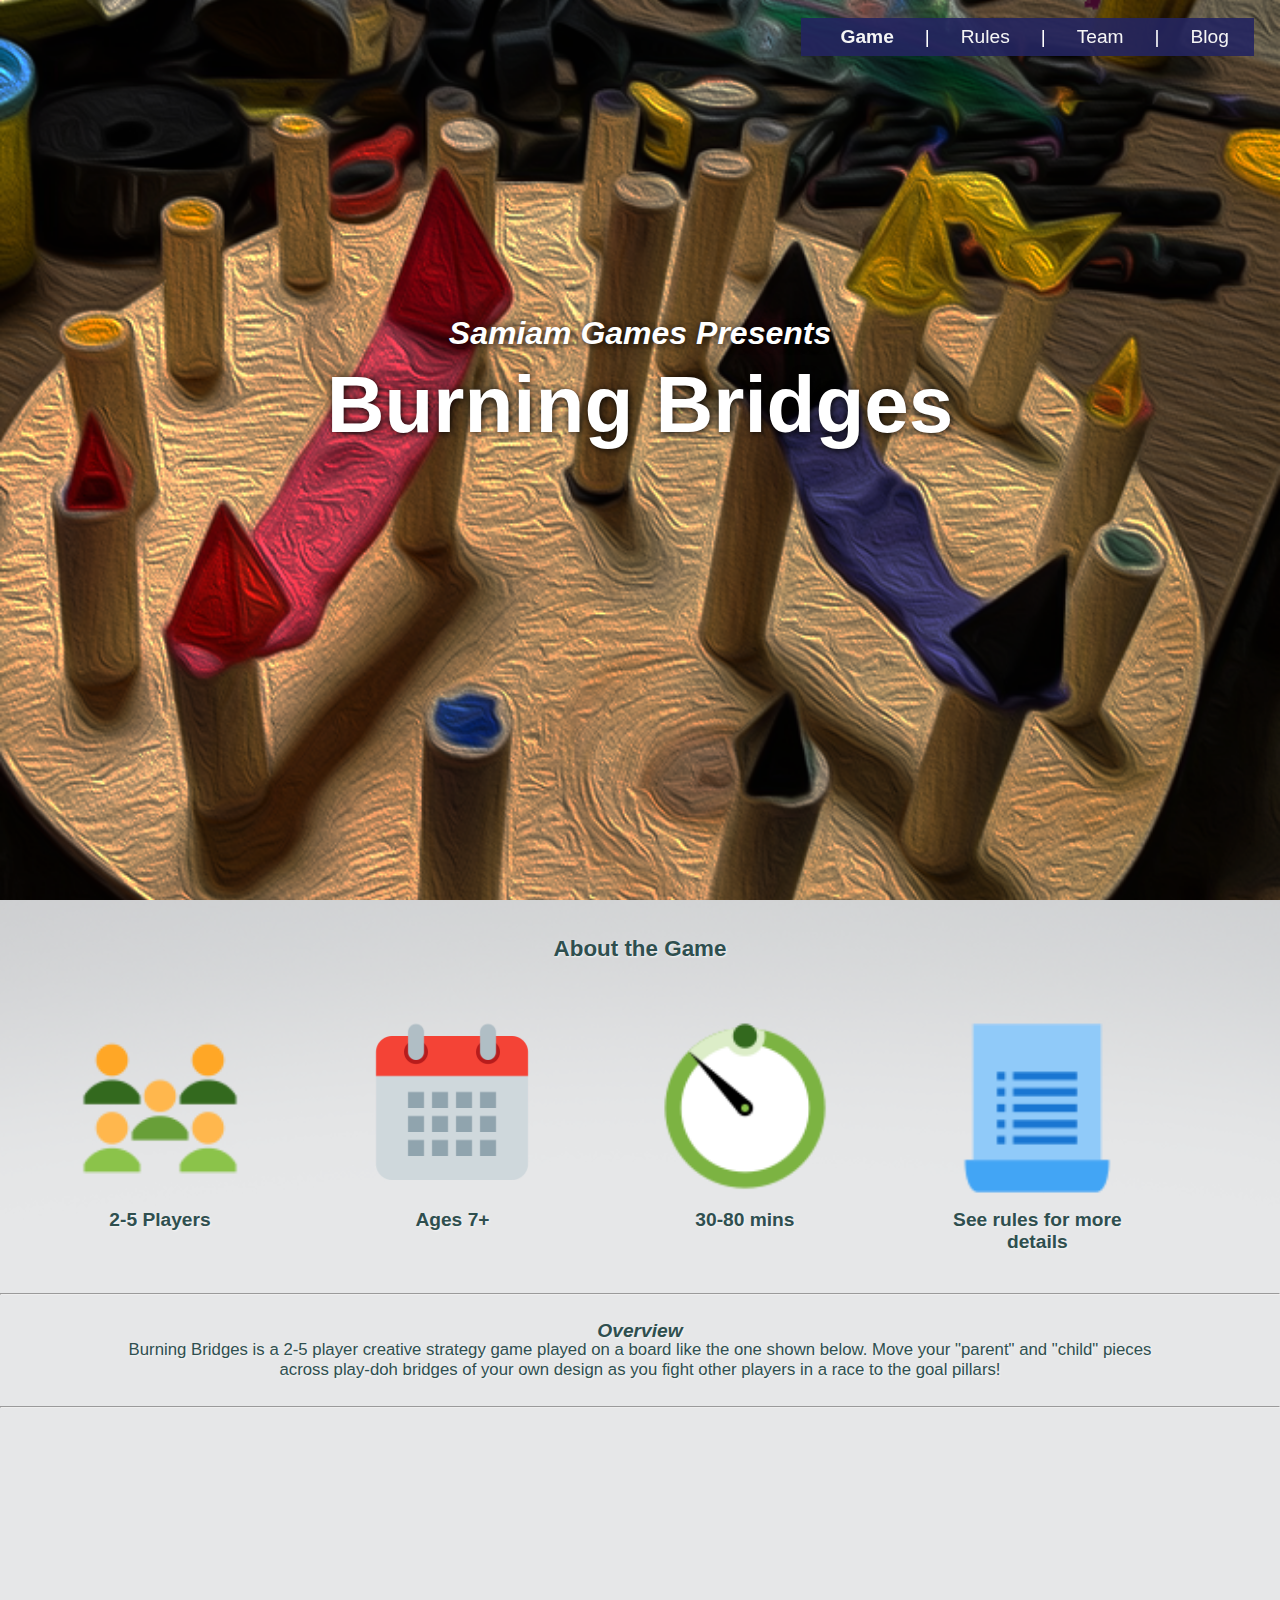
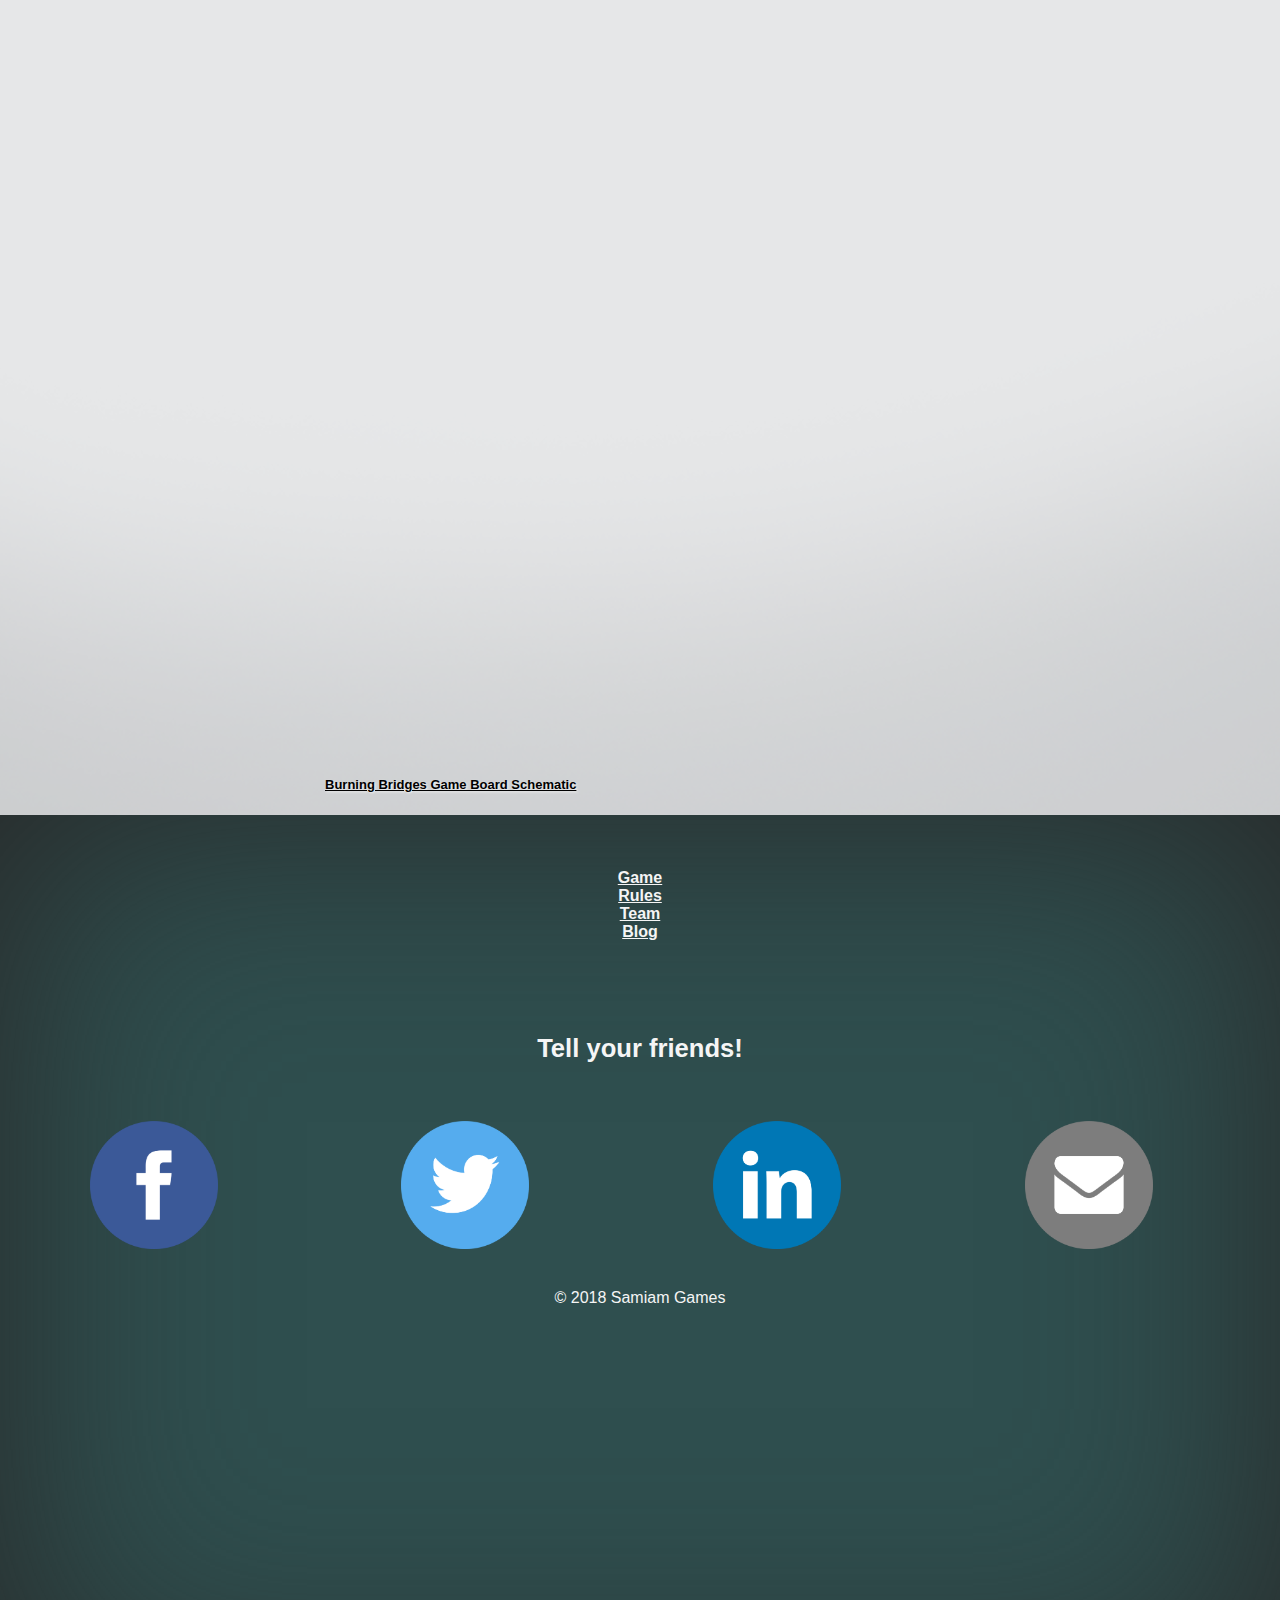
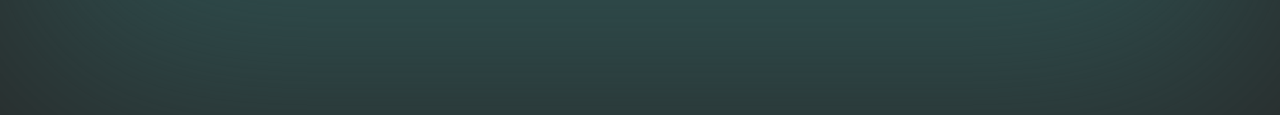
==== index.html @ f5864d9c "site" ====
<!DOCTYPE html>

<html>
    <head>
        <title>Samiam Games</title>
        <link rel="icon" href="favicon.png" type="image/png" />

        <link rel="shortcut icon" href="favicon.ico" type="image/x-icon">   
        <!--  Custom Stylesheets  -->
            <!--  VERSION NUMBER MUST BE INCREMENTED ON UPDATE -->
        <link rel="stylesheet" type="text/css" href="./css/main.css">
            <!-- /Custom Stylesheets -->
        <meta name="viewport" content="width=device-width,initial-scale=1,maximum-scale=1,user-scalable=no" />        
    </head>
    <body>
        <div>
            <div id="cover" class="section cover">
                <div class="nav">
                    <ul>
                        <li class="nav-item active"><a href="./">Game</a></li>
                        <li class="nav-item">|</li>
                        <li class="nav-item"><a href="./rules.pdf">Rules</a></li>
                        <li class="nav-item">|</li>
                        <li class="nav-item"><a href="./team/">Team</a></li>
                        <li class="nav-item">|</li>
                        <li class="nav-item"><a href="./blog/">Blog</a></li>
                    </ul>
                </div>
                <h1 class="title">Burning Bridges</h1>
                <h1 class="subtitle">Samiam Games Presents</h1>
                <!-- <a href="#stats" class="button-link"><button class="button cover-button cover-button-left">Learn More</button></a> -->
                <!-- <a href="#event" class="button-link"><button class="button cover-button cover-button-right">Find an Event</button></a> -->
            </div>
            <div id="stats" class="section section-light">
                <br>
                <h5 class="big">About the Game</h5>
                <br>
                <div class="goal stat-tile">
                    <img class="stat-img" src="images/connect.png">
                    <h5 class="desc">2-5 Players</h5>
                </div>
                <div class="goal stat-tile">
                    <img class="stat-img" src="images/event.png">
                    <h5 class="desc">Ages 7+</h5>
                </div>
                <div class="goal stat-tile">
                    <img class="stat-img" src="images/time.png">
                    <h5 class="desc">30-80 mins</h5>
                </div>
                <div class="goal stat-tile">
                    <img class="stat-img" src="images/rules.png">
                    <h5 class="">See rules for more details</h5>
                </div>
                <br>
                <hr>
                <br>
                <div class="faq-q">
                    Overview
                </div>
                <div class="faq">
                    Burning Bridges is a 2-5 player creative strategy game played on a board like the one shown below. Move your "parent" and "child" pieces across play-doh bridges of your own design as you fight other players in a race to the goal pillars!
                </div>
                <br>
                <hr>
                <br>

                <iframe class="iframe sketchfab-embed-wrapper" src="https://docs.google.com/presentation/d/1slnxfj4WBLqJfFvYPrUQf9FORS4l82eD2c6Hujd1YSM/embed?start=true&amp;loop=true&amp;delayms=3000&amp;slide=id.p" frameborder="0" allowfullscreen="allowfullscreen" mozallowfullscreen="true" webkitallowfullscreen="true" class="project-slideshow"></iframe>
                <br>
                <br>
                <br>
                <div class="sketchfab-embed-wrapper"><iframe width="640" height="480" src="https://sketchfab.com/models/a02af2ee84724e71a2953d2d2d0c015e/embed?autospin=0.2&amp;autostart=1&amp;preload=1" frameborder="0" allow="autoplay; fullscreen; vr" mozallowfullscreen="true" webkitallowfullscreen="true"></iframe>
                    <p style="font-size: 13px; font-weight: normal; margin: 5px; color: #4A4A4A;">
                        <a href="https://sketchfab.com/models/a02af2ee84724e71a2953d2d2d0c015e?utm_medium=embed&utm_source=website&utm_campaign=share-popup" target="_blank" style="font-weight: bold; color: black;">Burning Bridges Game Board Schematic</a>
                    </p>
                </div>
                <!-- Reviews  -->
                <!-- <br>
                <h5 class="big">What People are Saying about Burning Bridges</h5>
                <br>
                <div class="goal stat-tile">
                    <img class="goals-img" src="images/review1.png">
                    <h5 class="desc"> Players each play as a Mafioso family vying against one another to make it back home. With the ability to literally build bridges, burn them down, and hold other player's family members hostage, the game forces players to carefully tiptoe back home, stepping on a couple of enemies' toes on the way home.</h5>
                </div>
                <div class="goal stat-tile">
                    <img class="goals-img" src="images/review2.png">
                    <h5 class="desc">Ages 7+</h5>
                </div>
                <div class="goal stat-tile">
                    <img class="goals-img" src="images/review3.png">
                    <h5 class="desc">30-80 mins</h5>
                </div>
                <div class="goal stat-tile">
                    <img class="goals-img" src="images/review4.png">
                    <h5 class="">See rules for more details</h5>
                </div>
                <br>
                <hr>
                <br> -->
            </div>

        </div>
        <div class="section section-dark">

            <br>
            <br>
            <a href="./"><h5 class="footer-link">Game</h5></a>
            <a href="./rules.pdf"><h5 class="footer-link">Rules</h5></a>
            <a href="./team/"><h5 class="footer-link">Team</h5></a>
            <a href="./blog/"><h5 class="footer-link">Blog</h5></a>
            <br>
            <br>
            <br>
            <br>
            <h2 class="call-to-action-media">Tell your friends!</h2>
            <br>
            <br>
            <a class="button-link" href="https://www.facebook.com/sharer/sharer.php?u=https%3A//samiamgames.github.io">
                <img class="social-button" src="./images/facebook.png">
            </a>
            <a class="button-link" href="https://twitter.com/home?status=https%3A//hackforvenezuela.org">
                <img class="social-button" src="./images/twitter.png">
            </a>
            <a class="button-link" href="https://www.linkedin.com/shareArticle?mini=true&url=https%3A//samiamgames.github.io&title=Burning%20Bridges&summary=&source=">
                <img class="social-button" src="./images/linkedin.png">
            </a>
            <a class="button-link" href="mailto:?&subject=Check out this event I just found!&body=It's%20a%board%game%with%20for%play-doh%3A%0A%0Ahttps%3A//samiamgames.github.io">
                <img class="social-button" src="./images/email.png">
            </a>
            <br>
            <br>
            <br>
            <div class="stat-desc">&copy; 2018 Samiam Games</div>
        </div>
    </body>
</html>
---- css/main.css ----
/* BASIC LAYOUT*/
body {
    width: 100vw;
    margin: 0px !important;
    overflow-x: hidden;
    overflow-y: scroll;
    font-family: -apple-system, BlinkMacSystemFont, 'Segoe UI', Roboto, Oxygen, Ubuntu, Cantarell, 'Open Sans', 'Helvetica Neue', sans-serif;
}


/* Panel Sizing */
.section {
    display: block;
    position: aboslute;
    min-height: 96vh;
    width: 100vw;
    margin: 0px;

    padding-top: 2vh;
    padding-bottom: 2vh;

    text-shadow: 1px 1px 2px whitesmoke;
    color: darkslategrey;
    background-color: whitesmoke;
}

.section-dark {
    color: whitesmoke;
    background-color: darkslategrey;
    box-shadow: inset 0px 0px 50vh rgb(40, 40, 40);
    text-shadow: none;
}

.section-light {
    background-color: lightgrey;
    background-image: url("../images/bg-grey.png");
    background-size: cover;
    background-position: center;
}

.cover {
    background-image: url("../images/blur.png");
    background-size: cover;
    
    background-position: center;
}

.title {
    display: block;
    position: absolute;
    font-size: calc(5em);
    color: white;
    text-shadow: 1px 1px 8px black;
    text-align: center;
    width: 100vw;
    height: 10vh;
    line-height: 10vh;
    margin-top: 38vh;
    margin-right: auto;
    margin-left: auto;
}
.subtitle {
    display: block;
    position: absolute;
    font-size: calc(2em);
    color: white;
    text-shadow: 1px 1px 8px black;
    text-align: center;
    width: 100vw;
    height: 10vh;
    line-height: 10vh;
    margin-top: 30vh;
    margin-right: auto;
    margin-left: auto;
    font-style: italic;
}

.sketchfab-embed-wrapper {
    display: block;
    width: 640px;
    margin-left: auto;
    margin-right: auto;
}

.iframe {
    height: 400px;
}

.manifesto {
    position: fixed;
    /* top: 15vh; */
    width: 99vw;
    height: 100vh;
    border: none;
}

.button {
    display: absolute;
    background-color: rgba(35, 37, 95, 0.8);
    border: solid 2px white;
    border-radius: 10px;
    color: #ded05b;
    width: 25vw;
    font-size: calc(1.5vh + 1.5vw);
}

.cover-button {
    margin-top: 55vh;
    height: 8vh;
    margin-left: 18vw;

}

.goals {
    list-style-type: none;
}

.goals li {
    font-weight: normal;
}

.goal-tile {
    display: inline-block;
    width: 15vw;
    margin: 2.5vw;
    overflow: hidden;
    margin-left: 5vw; 
}

.sponsors {
    text-align: center;
}

.faq-q {
    font-weight: bold;
    text-align: center;
    /* margin-bottom: -10px; */
    font-size: 1.2em;
    line-height: 1em;
    font-style: italic;
    padding-left: 10vw;
    padding-right: 10vw;
}

.faq {
    /* padding: 1vw; */
    display: block;
    text-align: center;
    position: relative;
    font-size: 1.05em; 
    padding-left: 10vw;
    padding-right: 10vw;
}

.faq a {
    color: #303772;
}

.goal {
    text-align: center;
    position: relative;
    display: inline-block;
    font-size: 1.2em; 
    vertical-align: text-top;
}

.goals-img {
    display: inline-block;
    height: 2em;
    width: 2em;
    vertical-align: text-top;
}

.sponsor-img {
    display: inline-block;
    height: 3em;
    width: 3em;
}

@media screen and (orientation: portrait) {

    .title {
        font-size: 2.5em;
    }

    .button {
        width: 40vw;
    }

    .cover-button {
        height: 6vh;
        margin-left: 6vw;
    }

}

.button-link {
    text-decoration: none;
}

/* Panel 2 */

.stat-tile {
    display: inline-block;
    width: 15vw;
    margin: 2.5vw;
    overflow: visible;
    margin-left: 5vw; 
    vertical-align: text-top;
}

.stat {
    text-align: center;
    position: relative;
    display: inline-block;
    color: red;
    font-size: 1.2em; 
}

.stat-img {
    width: 15vw;
    height: 15vw;
    /* margin-left: 2.5vw; */
}

.call-to-action {
    text-align: center;
    display: inline-block;
    color: rgb(100, 170, 0);
    font-size: 1.2em; 
}


.call-to-action-media {
    display: block;
    text-align: center;
    width: 90vw;
    margin-left: auto;
    margin-right: auto;
    /* color: blue; */
    font-size: 1.6em; 
}

h5, .stat-desc {
    width: 100%;
    display: block;
    margin: 0px;
    /* width: 90vw; */
    font-size: 1em; 
    /* margin-left: auto; */
    /* margin-right: auto; */
    text-align: center;
    /* color: whitesmoke; */
}


.big {
    font-size: 1.4em;
}

a {
    color: whitesmoke;
}



/* Marquee */
.wordle {
    display: block;
    max-width: 1400px;
    margin-left: auto;
    margin-right: auto;
    font-weight: bold;
    width: 95vw
}

.wordle-item {
    margin-left: 2vw;
    margin-right: 2vw;
    font-size: calc(1.4vh + 1.4vw);
}

.t-blue {
    color: blue;
}

.t-yellow {
    color: rgb(156, 156, 0);
}

.t-red {
    color: red;
}

.event-img {
    display: block;
    width: 50%;
    margin-left: auto;
    margin-right: auto;
    border-radius: 10px;
}

.social-button {
    display: inline-block;
    width: 10vw;
    margin-left: 7vw;
    margin-right: 7vw;
}

h1 {
    font-size: 2.5em;
    margin-left: 2vw;
}

.list {
    font-weight: bold;
    /* text-shadow: 1px 1px 2px black; */
    font-size: 1.6em;
    margin-left: 2vw;
    line-height: 2.1em;
}

.list hr {
    margin-left: 10vw;
    margin-right: 20vw;
}

.register-button {
    background-color: #303772;
    border: solid 3px #303772;
    /* box-shadow: 0px 0px 100px #303772 inset; */
    border-radius: 10px;
    display: block;
    width: 40%;
    height: 10vh;
    line-height: 10vh;
    font-size: 1.6em;
    text-align: center;
    margin-top: 5vh;
    margin-left: auto;
    margin-right: auto;
    color: white;
    text-shadow: none;
}

.nav {
    position: fixed;
    top: 2vh;
    right: 2vw;
    display: inline-block;
    font-size: 1.2em;
    background-color: rgba(35, 37, 95, 0.9);
    line-height: 0em;
    z-index: 10;
}

.nav li {
    padding-top: 0px;
}

.nav-item {
    margin-top: 0px;
    color: white;
    display: inline-block;
    text-shadow: none;
    margin-right: 2vw;
}

.nav-item a {
    text-decoration: none;
}

.active {
    font-weight: bold;
}


.footer-link{
    font-size: (1vh + 1vw);
}

@media screen and (orientation: portrait) {

    .stat-tile {
        width: 40vw;
        margin-left: 5vw;
        /* min-height: 61vw; */
    }

    .stat-img {
        width: 40vw;
        height: 40vw;
    }

    .stat-desc {
        font-size: 0.8em;
    }

    .social-button {
        display: inline-block;
        width: 14vw;
        margin-left: 5vw;
        margin-right: 5vw;
    }

    .event-img {
        width: 75%;
        margin-top: 5vh;
    }

    h1 {
        font-size: 1.5em;
    }

    .list {
        font-size: 1.2em;
    }

    .register-button {
        margin-top: 10vh;
        width: 80%;
        font-size: 1.5em;
    }

}
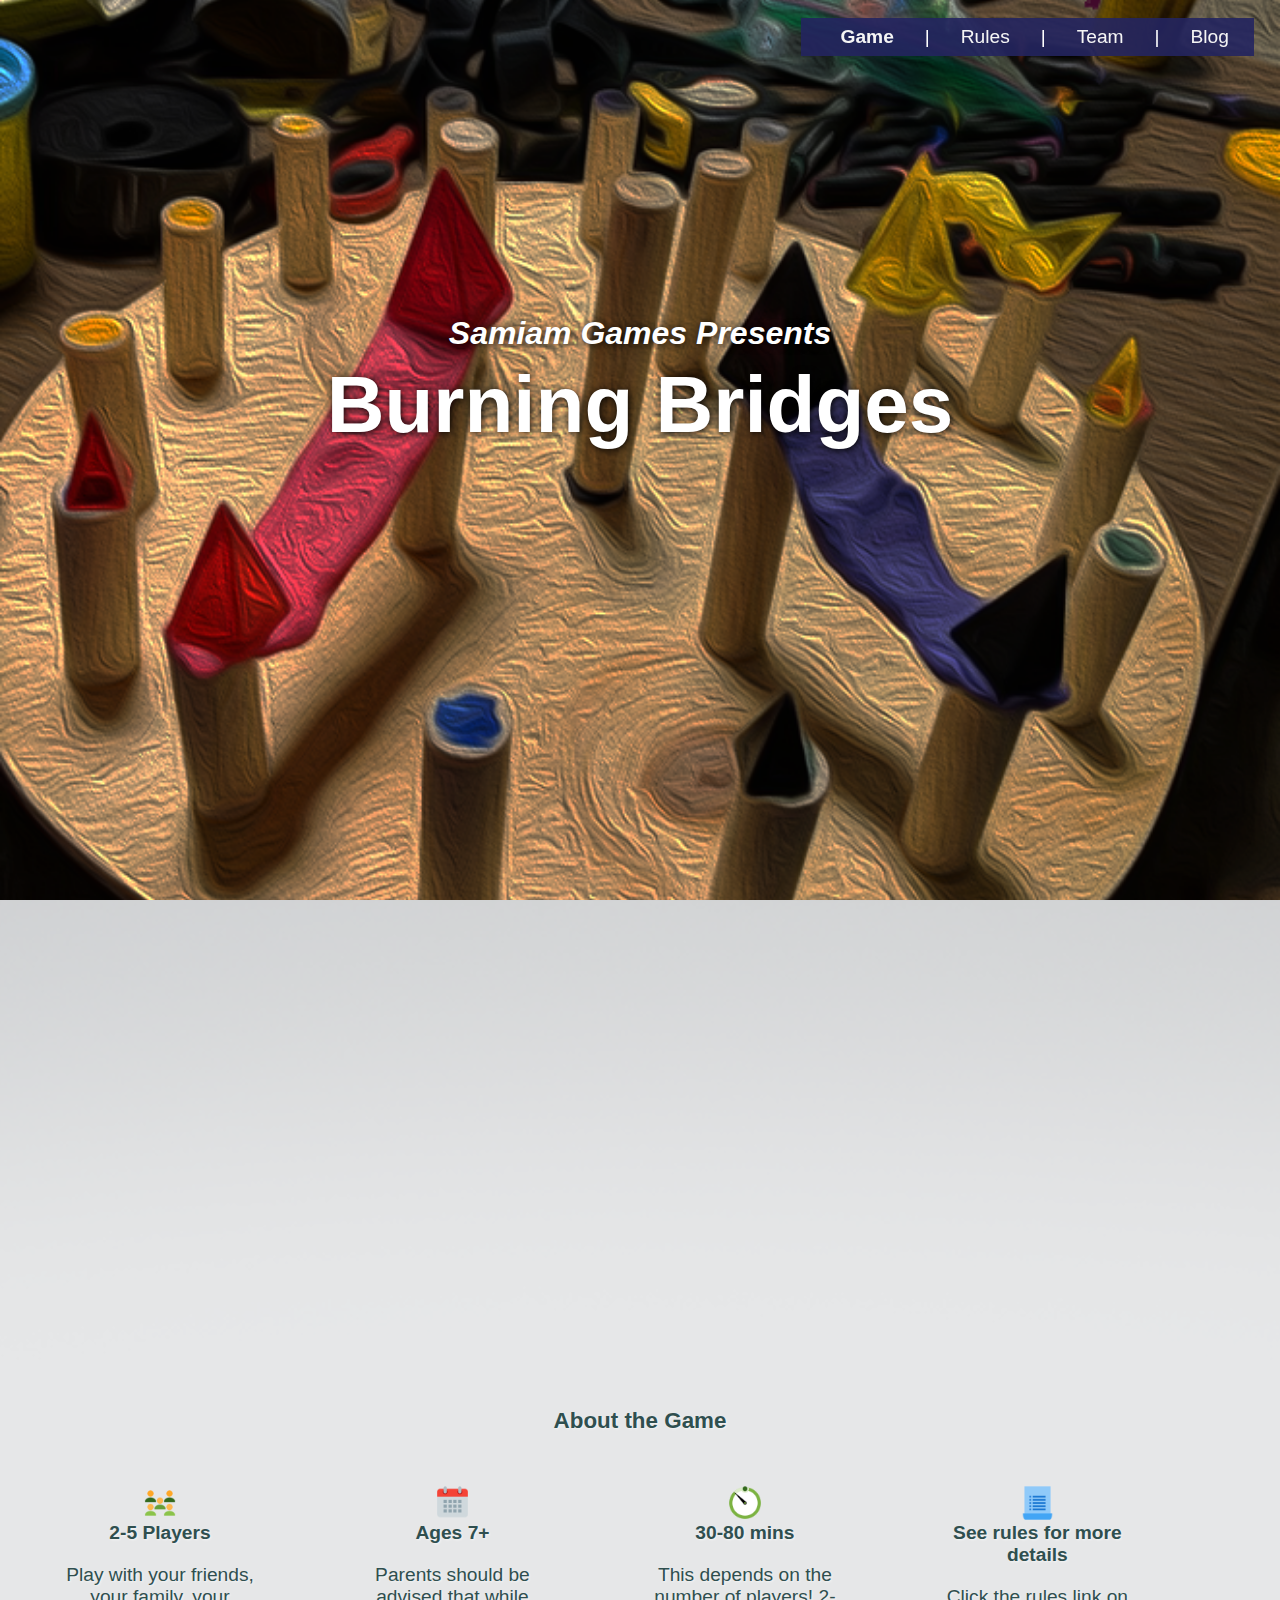
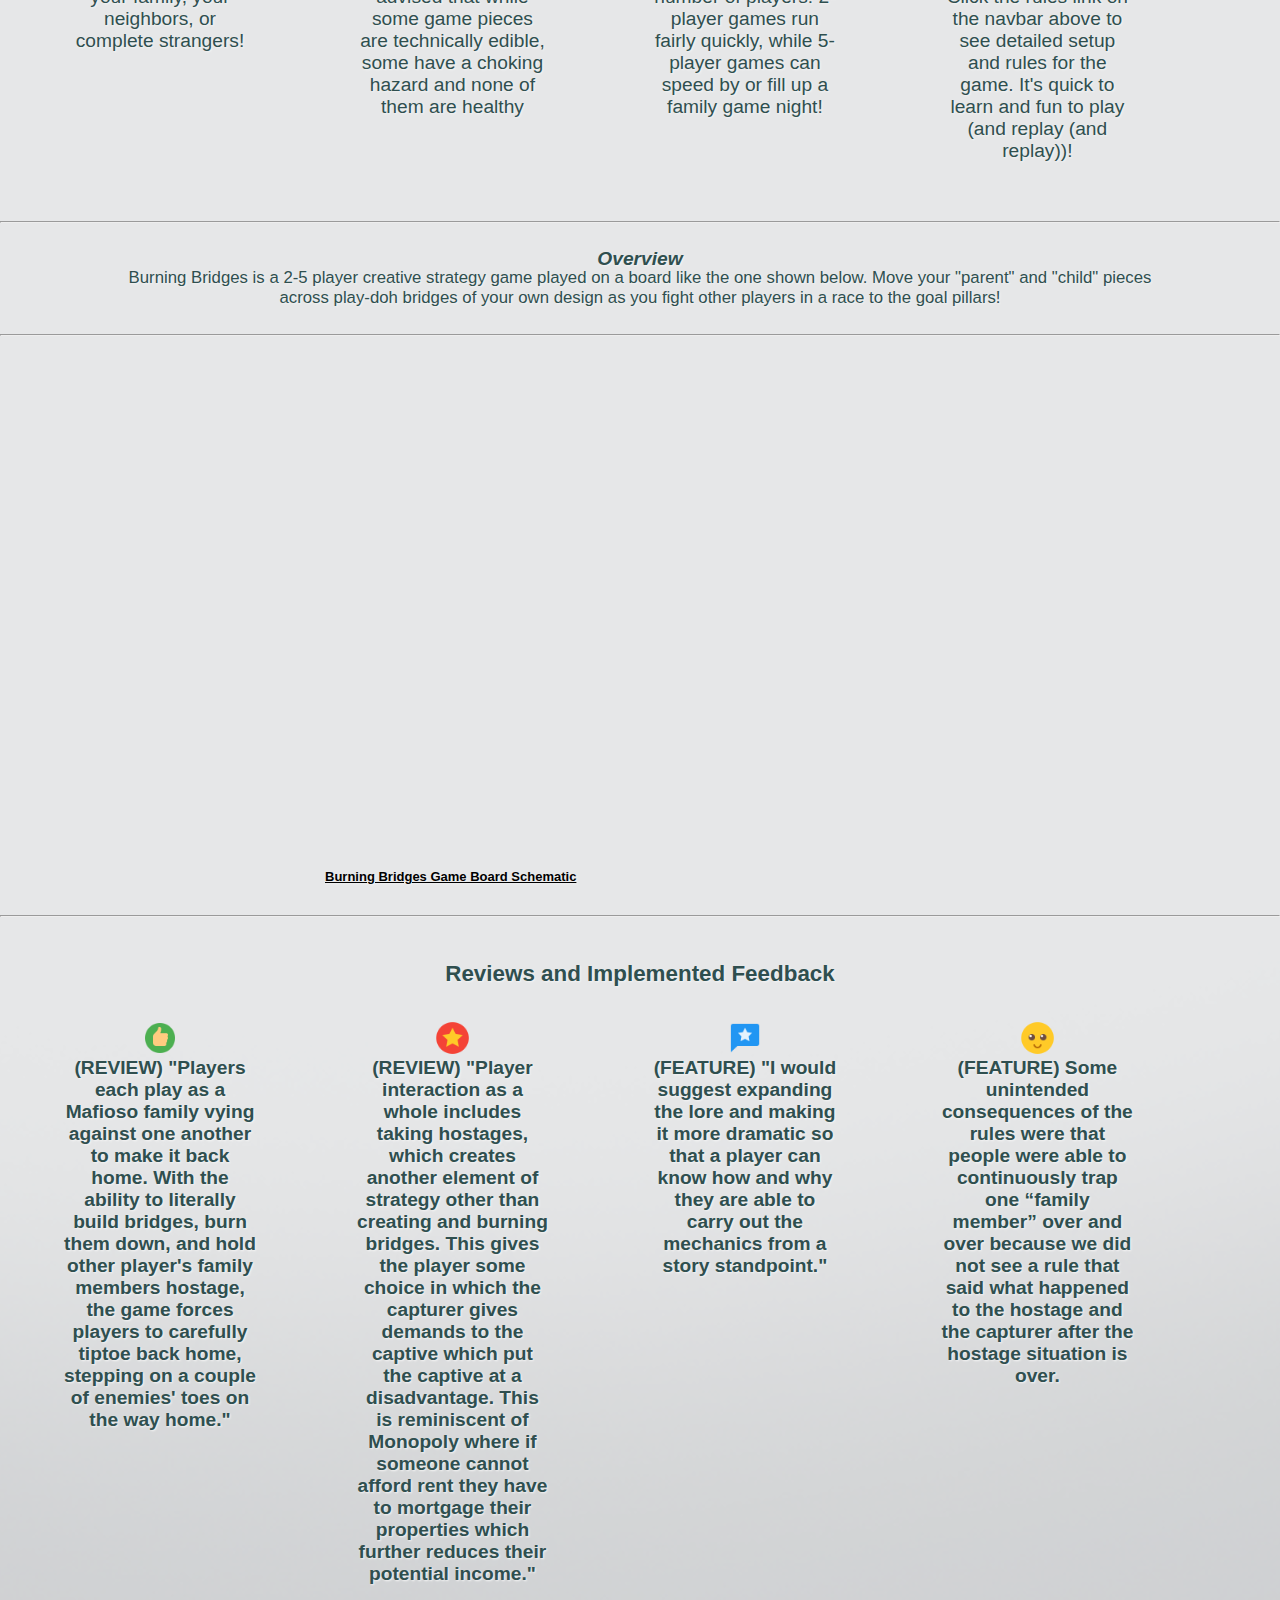
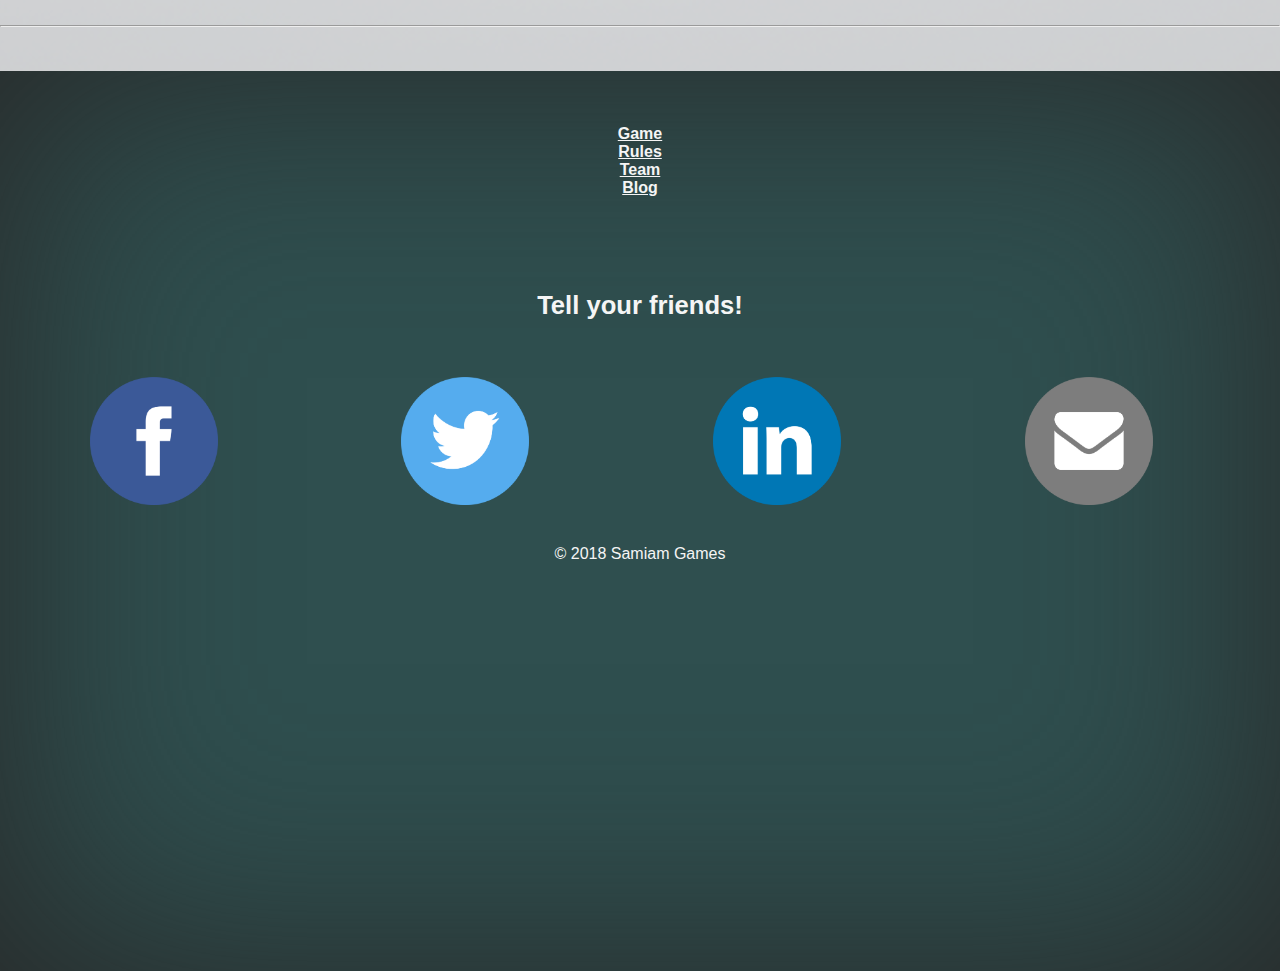
==== commit 44a30b1f: "reviews and improved formatting" ====
--- a/index.html
+++ b/index.html
@@ -33,23 +33,32 @@
             </div>
             <div id="stats" class="section section-light">
                 <br>
+                <br>
+                <iframe class="iframe sketchfab-embed-wrapper" src="https://docs.google.com/presentation/d/1slnxfj4WBLqJfFvYPrUQf9FORS4l82eD2c6Hujd1YSM/embed?start=true&amp;loop=true&amp;delayms=3000&amp;slide=id.p" frameborder="0" allowfullscreen="allowfullscreen" mozallowfullscreen="true" webkitallowfullscreen="true" class="project-slideshow"></iframe>
+                <br>
+                <br>
+                <br>
                 <h5 class="big">About the Game</h5>
                 <br>
                 <div class="goal stat-tile">
-                    <img class="stat-img" src="images/connect.png">
-                    <h5 class="desc">2-5 Players</h5>
+                    <img class="goals-img" src="images/connect.png">
+                    <h5 class="active">2-5 Players</h5>
+                    <p class="">Play with your friends, your family, your neighbors, or complete strangers!</p>
                 </div>
                 <div class="goal stat-tile">
-                    <img class="stat-img" src="images/event.png">
-                    <h5 class="desc">Ages 7+</h5>
+                    <img class="goals-img" src="images/event.png">
+                    <h5 class="active">Ages 7+</h5>
+                    <p class="desc">Parents should be advised that while some game pieces are technically edible, some have a choking hazard and none of them are healthy</p>
                 </div>
                 <div class="goal stat-tile">
-                    <img class="stat-img" src="images/time.png">
-                    <h5 class="desc">30-80 mins</h5>
+                    <img class="goals-img" src="images/time.png">
+                    <h5 class="active">30-80 mins</h5>
+                    <p class="desc">This depends on the number of players! 2-player games run fairly quickly, while 5-player games can speed by or fill up a family game night!</p>
                 </div>
                 <div class="goal stat-tile">
-                    <img class="stat-img" src="images/rules.png">
-                    <h5 class="">See rules for more details</h5>
+                    <img class="goals-img" src="images/rules.png">
+                    <h5 class="active">See rules for more details</h5>
+                    <p class="desc">Click the rules link on the navbar above to see detailed setup and rules for the game. It's quick to learn and fun to play (and replay (and replay))!</p>
                 </div>
                 <br>
                 <hr>
@@ -64,9 +73,6 @@
                 <hr>
                 <br>
 
-                <iframe class="iframe sketchfab-embed-wrapper" src="https://docs.google.com/presentation/d/1slnxfj4WBLqJfFvYPrUQf9FORS4l82eD2c6Hujd1YSM/embed?start=true&amp;loop=true&amp;delayms=3000&amp;slide=id.p" frameborder="0" allowfullscreen="allowfullscreen" mozallowfullscreen="true" webkitallowfullscreen="true" class="project-slideshow"></iframe>
-                <br>
-                <br>
                 <br>
                 <div class="sketchfab-embed-wrapper"><iframe width="640" height="480" src="https://sketchfab.com/models/a02af2ee84724e71a2953d2d2d0c015e/embed?autospin=0.2&amp;autostart=1&amp;preload=1" frameborder="0" allow="autoplay; fullscreen; vr" mozallowfullscreen="true" webkitallowfullscreen="true"></iframe>
                     <p style="font-size: 13px; font-weight: normal; margin: 5px; color: #4A4A4A;">
@@ -74,28 +80,30 @@
                     </p>
                 </div>
                 <!-- Reviews  -->
-                <!-- <br>
-                <h5 class="big">What People are Saying about Burning Bridges</h5>
                 <br>
+                <hr>
+                <br>
+                <br>
+                <h5 class="big">Reviews and Implemented Feedback</h5>
                 <div class="goal stat-tile">
                     <img class="goals-img" src="images/review1.png">
-                    <h5 class="desc"> Players each play as a Mafioso family vying against one another to make it back home. With the ability to literally build bridges, burn them down, and hold other player's family members hostage, the game forces players to carefully tiptoe back home, stepping on a couple of enemies' toes on the way home.</h5>
+                    <h5 class="desc">(REVIEW) "Players each play as a Mafioso family vying against one another to make it back home. With the ability to literally build bridges, burn them down, and hold other player's family members hostage, the game forces players to carefully tiptoe back home, stepping on a couple of enemies' toes on the way home."</h5>
+                </div>
+                <div class="goal stat-tile">
+                    <img class="goals-img" src="images/review3.png">
+                    <h5 class="desc">(REVIEW) "Player interaction as a whole includes taking hostages, which creates another element of strategy other than creating and burning bridges. This gives the player some choice in which the capturer gives demands to the captive which put the captive at a disadvantage. This is reminiscent of Monopoly where if someone cannot afford rent they have to mortgage their properties which further reduces their potential income."</h5>
                 </div>
                 <div class="goal stat-tile">
                     <img class="goals-img" src="images/review2.png">
-                    <h5 class="desc">Ages 7+</h5>
-                </div>
-                <div class="goal stat-tile">
-                    <img class="goals-img" src="images/review3.png">
-                    <h5 class="desc">30-80 mins</h5>
+                    <h5 class="desc">(FEATURE) "I would suggest expanding the lore and making it more dramatic so that a player can know how and why they are able to carry out the mechanics from a story standpoint."</h5>
                 </div>
                 <div class="goal stat-tile">
                     <img class="goals-img" src="images/review4.png">
-                    <h5 class="">See rules for more details</h5>
+                    <h5 class="">(FEATURE) Some unintended consequences of the rules were that people were able to continuously trap one “family member” over and over because we did not see a rule that said what happened to the hostage and the capturer after the hostage situation is over. </h5>
                 </div>
                 <br>
                 <hr>
-                <br> -->
+                <br>
             </div>
 
         </div>
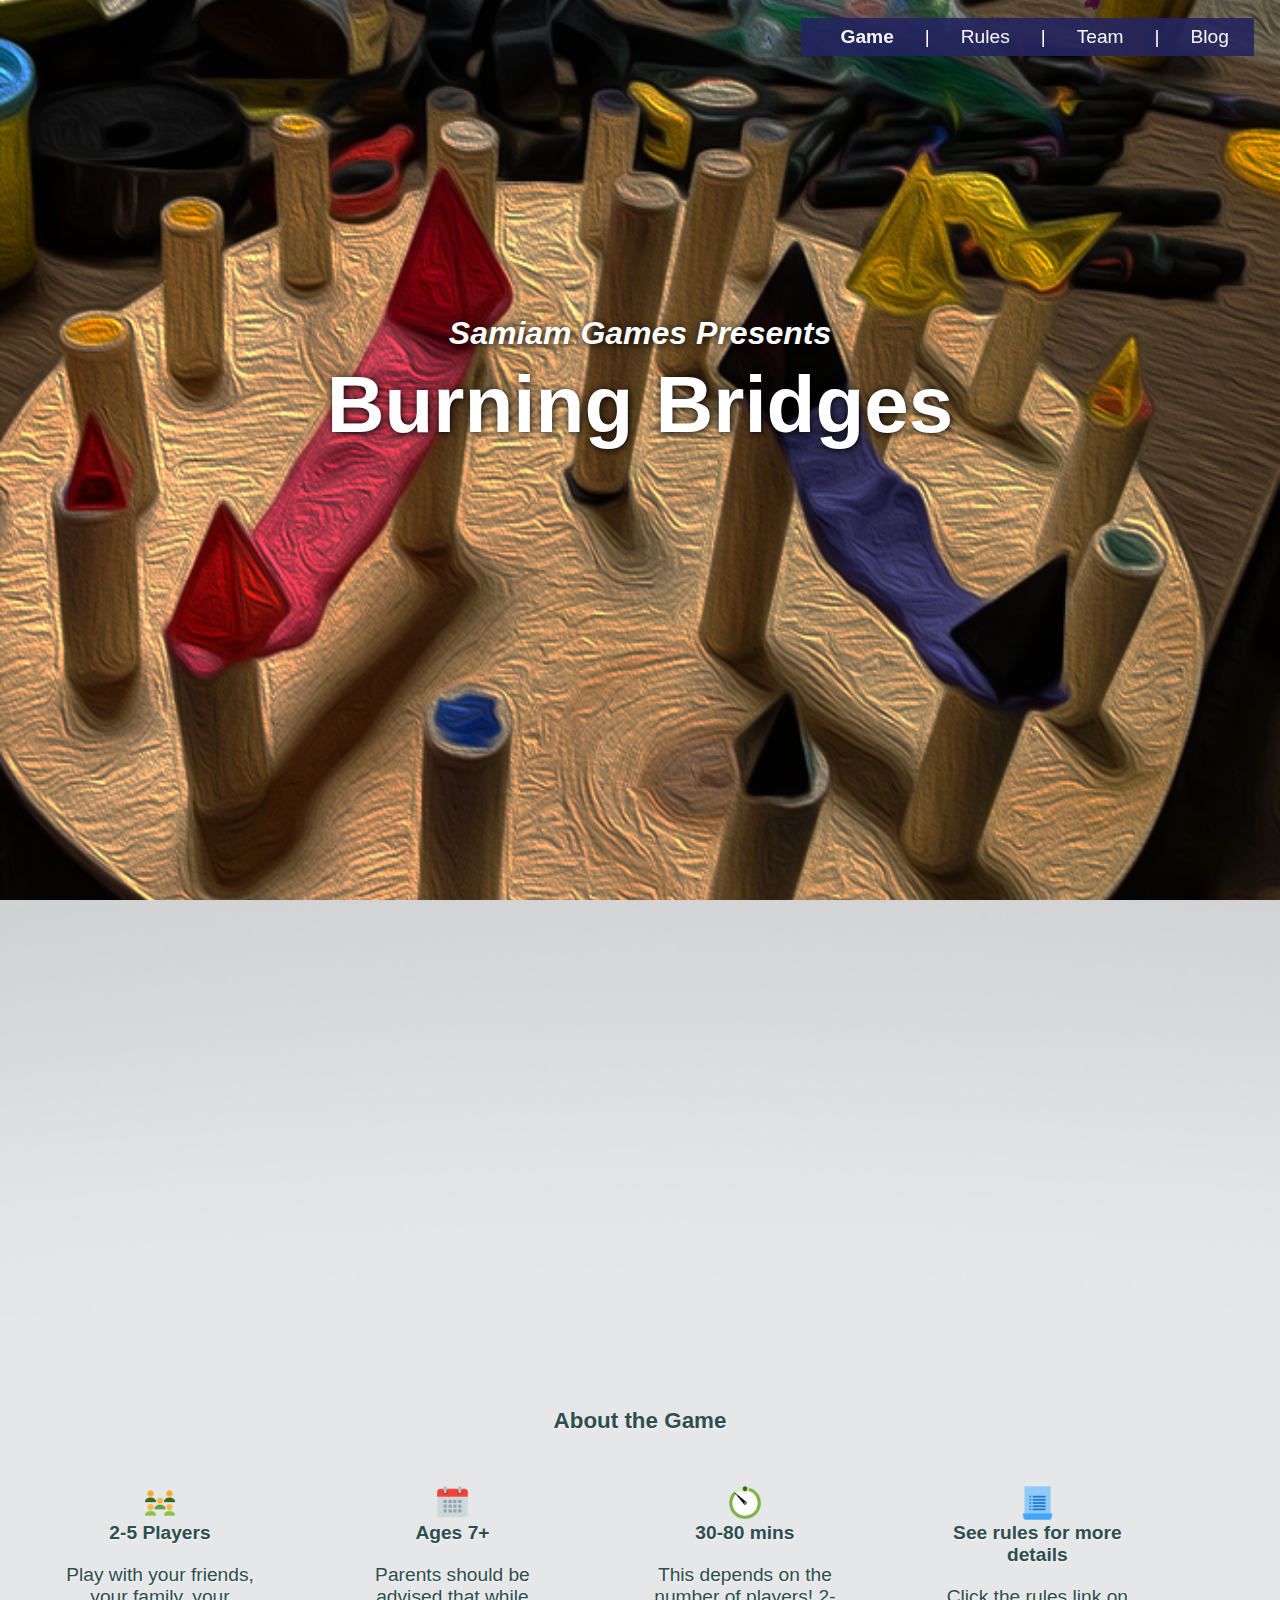
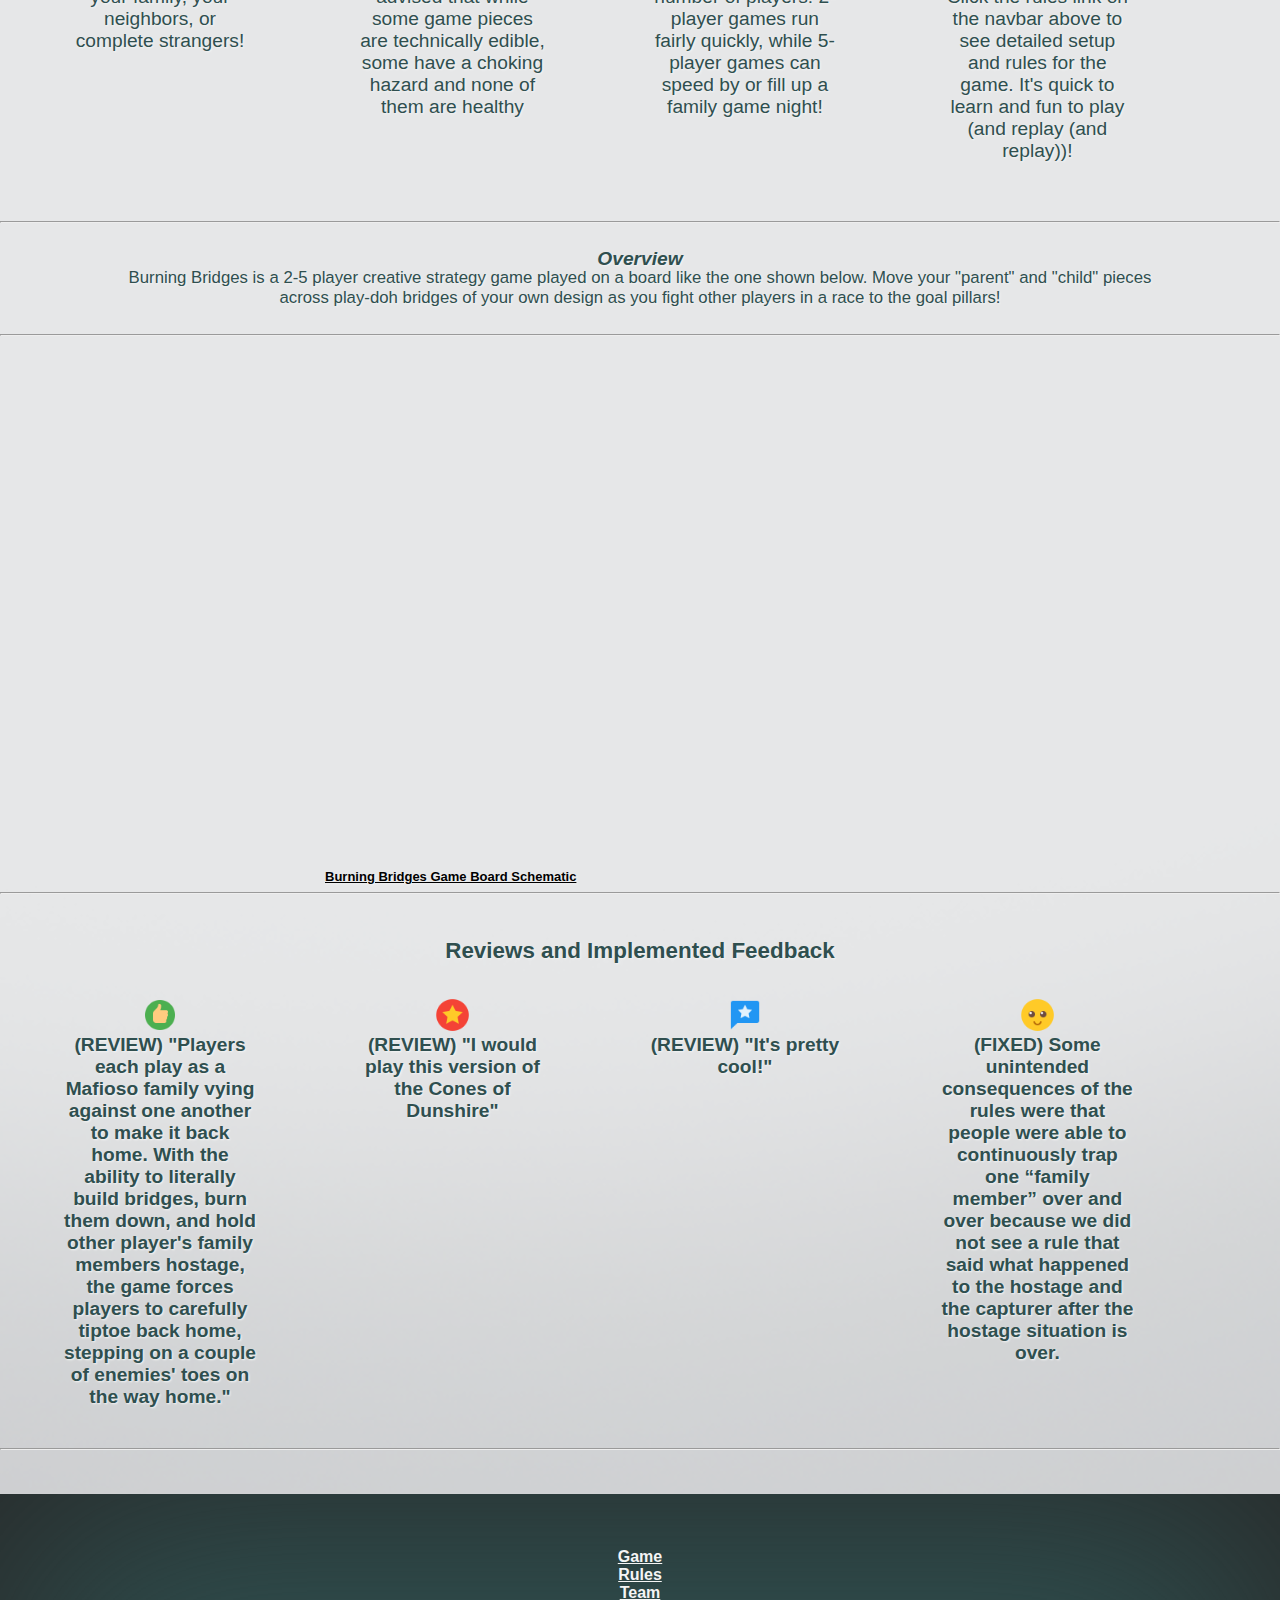
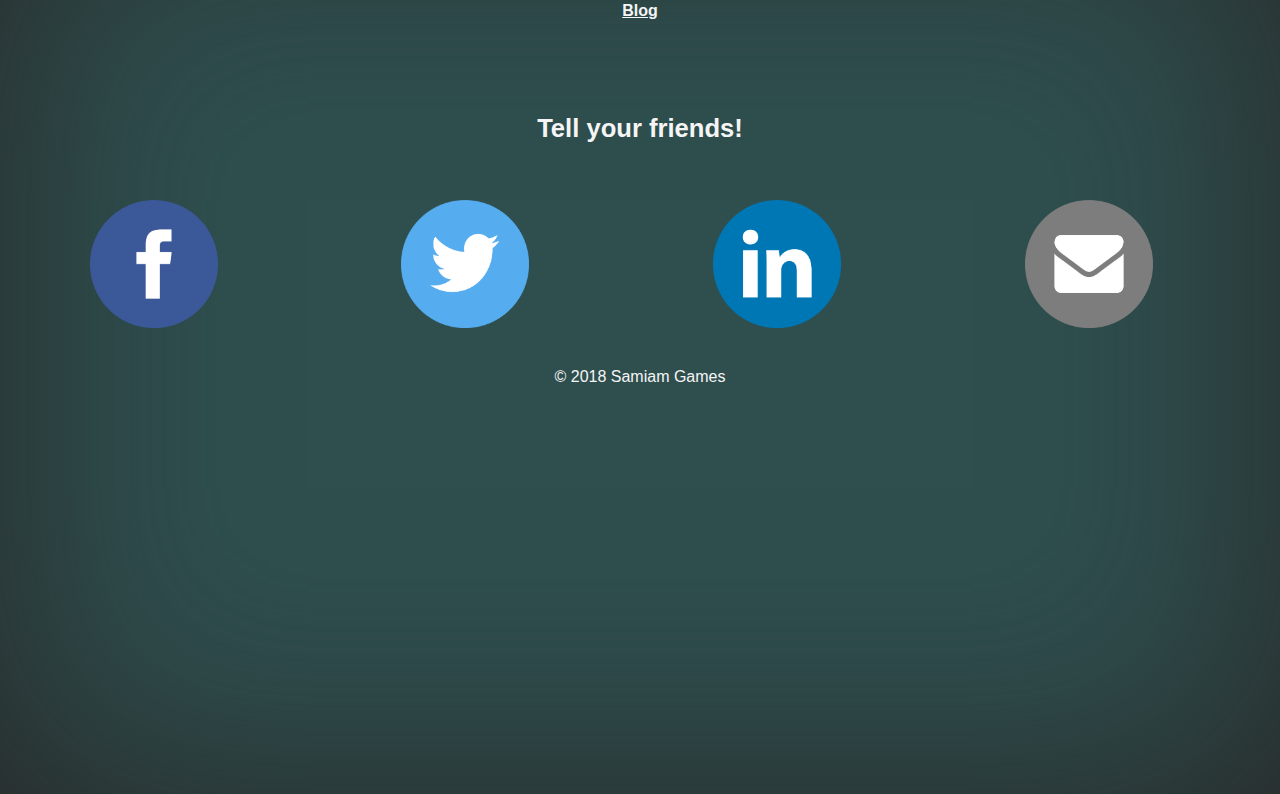
==== commit 6daf31bc: "reviews" ====
--- a/index.html
+++ b/index.html
@@ -3,7 +3,7 @@
 <html>
     <head>
         <title>Samiam Games</title>
-        <link rel="icon" href="favicon.png" type="image/png" />
+        <!-- <link rel="icon" href="matches.png" type="image/png" /> -->
 
         <link rel="shortcut icon" href="favicon.ico" type="image/x-icon">   
         <!--  Custom Stylesheets  -->
@@ -80,7 +80,7 @@
                     </p>
                 </div>
                 <!-- Reviews  -->
-                <br>
+                <bgitr>
                 <hr>
                 <br>
                 <br>
@@ -91,15 +91,15 @@
                 </div>
                 <div class="goal stat-tile">
                     <img class="goals-img" src="images/review3.png">
-                    <h5 class="desc">(REVIEW) "Player interaction as a whole includes taking hostages, which creates another element of strategy other than creating and burning bridges. This gives the player some choice in which the capturer gives demands to the captive which put the captive at a disadvantage. This is reminiscent of Monopoly where if someone cannot afford rent they have to mortgage their properties which further reduces their potential income."</h5>
+                    <h5 class="desc">(REVIEW) "I would play this version of the Cones of Dunshire"</h5>
                 </div>
                 <div class="goal stat-tile">
                     <img class="goals-img" src="images/review2.png">
-                    <h5 class="desc">(FEATURE) "I would suggest expanding the lore and making it more dramatic so that a player can know how and why they are able to carry out the mechanics from a story standpoint."</h5>
+                    <h5 class="desc">(REVIEW) "It's pretty cool!"</h5>
                 </div>
                 <div class="goal stat-tile">
                     <img class="goals-img" src="images/review4.png">
-                    <h5 class="">(FEATURE) Some unintended consequences of the rules were that people were able to continuously trap one “family member” over and over because we did not see a rule that said what happened to the hostage and the capturer after the hostage situation is over. </h5>
+                    <h5 class="">(FIXED) Some unintended consequences of the rules were that people were able to continuously trap one “family member” over and over because we did not see a rule that said what happened to the hostage and the capturer after the hostage situation is over. </h5>
                 </div>
                 <br>
                 <hr>
